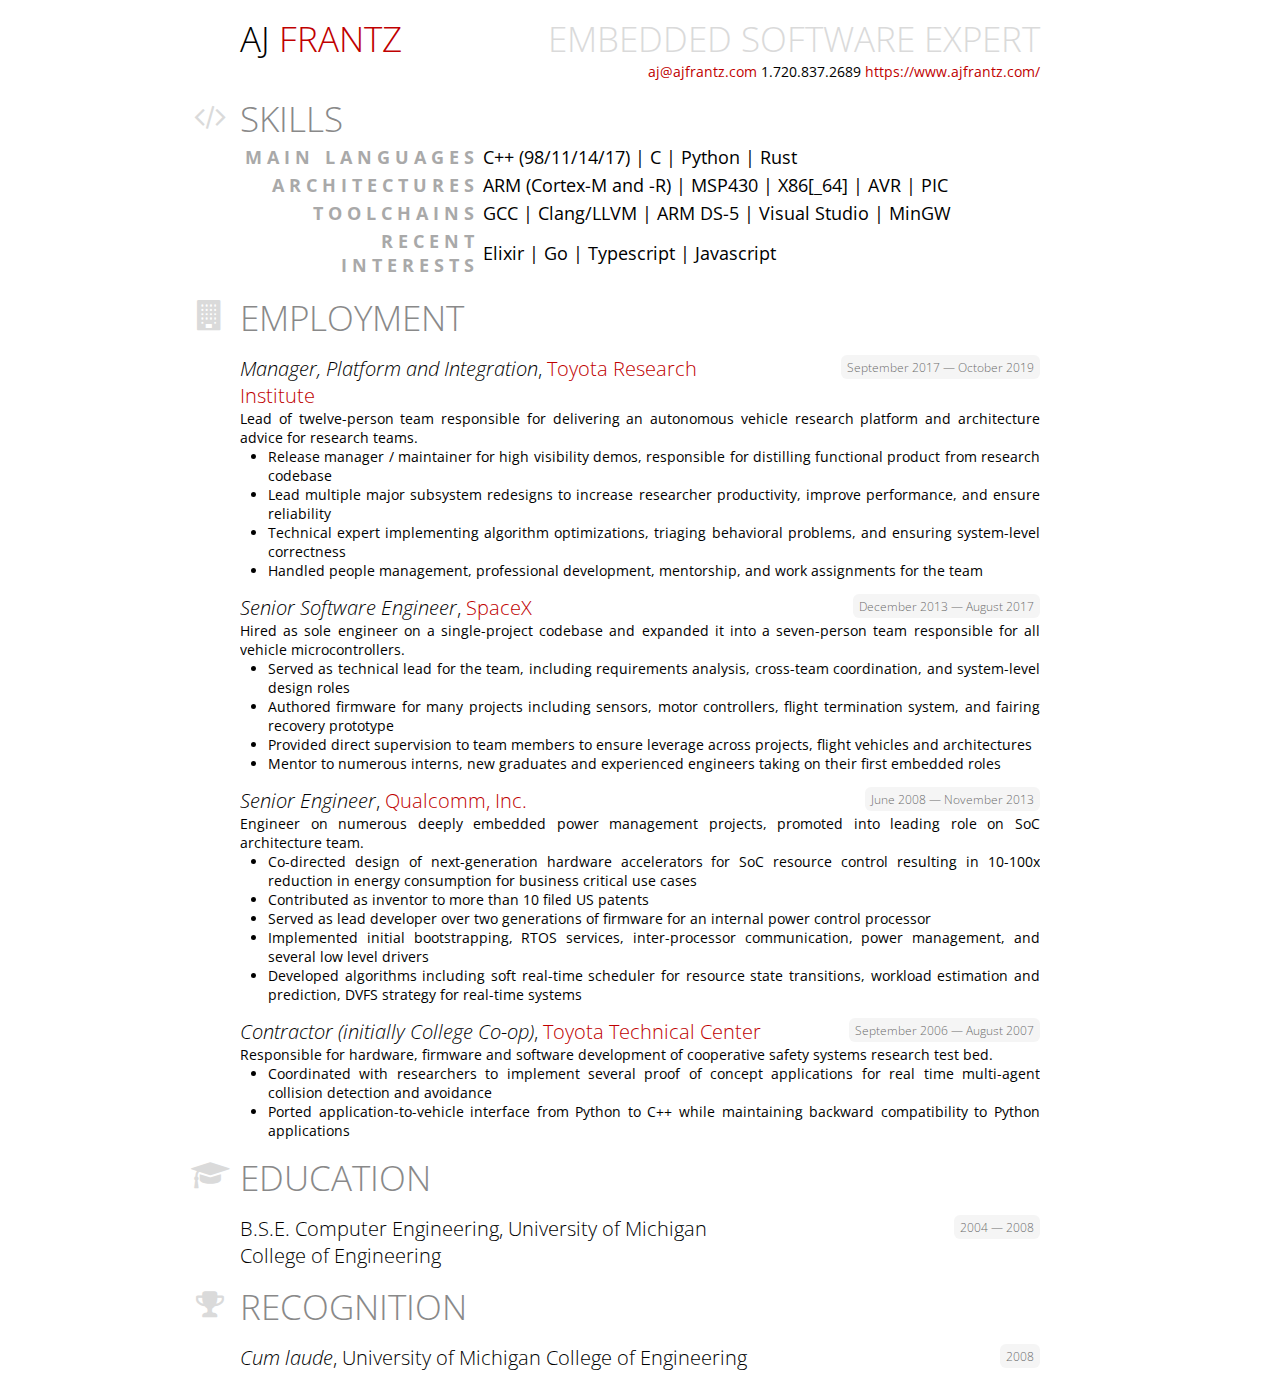
==== content/resume.html @ d75d34bf "Initial commit, with exactly one post" ====
<!DOCTYPE html>
<html>
    
    <head>
        <meta charset="utf-8">
        <title>AJ Frantz</title>
        <link href='https://fonts.googleapis.com/css?family=Open+Sans:400,300,300italic,400italic,600,600italic,700,700italic'
        rel='stylesheet' type='text/css'>
        <link rel="stylesheet" href="https://maxcdn.bootstrapcdn.com/font-awesome/4.3.0/css/font-awesome.min.css">
        <style>
            html, body, main, section, header, ul, p, h1, h2, h3 {
              font-family: 'Calibri', 'Open Sans', 'sans-serif';
              font-size: 14px;
              margin: 0; padding: 0;
              display: block;
            }
            
            a {
              color: #C00000;
              text-decoration: none;
            }
            
            a:visited {
              color: #7B0796;
            }
            
            a:hover {
              text-decoration: underline;
            }
            
            h1 {
              text-transform: uppercase;
              font-size:
            }
            
            h2 {
              text-transform: uppercase;
              color: #898989;
              font-size: 2em;
              position: relative;
              font-weight: 400;
            }
            
            h3, .tenure {
              font-size: 1.4em;
              font-weight: 300;
            }
            
            h3 {
              margin-top: 0;
              width: 66%;
              float: left;
            }
            
            table {
              width: 100%;
              text-transform: uppercase;
              font-size: 1.3em;
            }
            
            td:first-child {
              text-align: right;
              color: #A9A9A9;
              letter-spacing: 5px;
              font-weight: bold;
            }
            
            td:last-child {
              text-align: justify; /* HTML justification sucks, but in this case... */
            }
            
            hr {
              display: none;
            }
            
            main {
              padding: 15px;
              max-width: 800px;
              margin: 0 auto;
            }
            
            section {
              margin-top: 1em;
            }
            
            section > div {
              margin-top: 1em;
              overflow: hidden; /* Clear floated children */
            }
            
            section > div p {
              clear: both;
            }
            
            section > header {
              position: relative;
            }
            
            ul {
              clear: both;
            }
            
            li {
              margin-left: 2em;
            }
            
            p, li {
              text-align: justify;
            }
            
            .tenure {
              float: right;
              color: #6F6F6F;
              background-color: #F5F5F5;
              border-radius: 6px;
              padding: 4px 6px;
              font-size: 85%;
            }
            
            .keywords {
              text-transform: none;
            }
            
            thead {
              display: none;
            }
            
            main > header {
              width: 100%;
              float: left;
              margin-bottom: 1em;
            }
            
            h1 {
              float: left;
            }
            
            h1, h2, .label {
              font-size: 2.5em;
              text-transform: uppercase;
              font-weight: 300;
              font-family: 'Open Sans', 'Helvetica Neue', 'Helvetica', 'Lato', 'sans-serif'
            }
            
            #contact {
             clear: both;
             float: right;
            }
            
            header > span.fa {
              text-align: center;
              margin-right: 3px;
              position: absolute;
              width: 40px;
              top: 10px;
              font-size: 30px;
              /*transform: translateX(-110%); PDF no likey */
              margin-left: -50px;
              color: #DADADA;
            }
            
            .label {
              float: right;
              color: #DADADA;
            }
            
            #summary {
              color: #717171;
              font-size: 1.25em;
            }
        </style>
    </head>
    
    <body>
        <main>
            <header>
                 <h1>AJ <span style="color: #C00000;">Frantz</span></h1>
                <span class="label">Embedded Software Expert</span>
                <p id="contact">
                  <span class="email"><a href="mailto:aj@ajfrantz.com">aj@ajfrantz.com</a>
                  </span>
                  <span class="phone">1.720.837.2689</span>
                  <span class="website"><a href="https://www.ajfrantz.com/">https://www.ajfrantz.com/</a></a>
                  </span>
                </p>
            </header>
            <hr>
            <section id="skills">
                <header style="clear: both;">
                    <span class="fa fa-lg fa-code"></span> 
                     <h2>skills</h2>
                </header>
                <table>
                    <thead>
                        <tr>
                            <th>Skill</th>
                            <th>Keywords</th>
                        </tr>
                    </thead>
                    <tbody>
                        <tr>
                            <td style="width: 30%;">Main Languages</td>
                            <td class="keywords">C++ (98/11/14/17) | C | Python | Rust</td>
                        </tr>
                        <tr>
                            <td style="width: 30%;">Architectures</td>
                            <td class="keywords">ARM (Cortex-M and -R) | MSP430 | X86[_64] | AVR | PIC</td>
                        </tr>
                        <tr>
                            <td style="width: 30%;">Toolchains</td>
                            <td class="keywords">GCC | Clang/LLVM | ARM DS-5 | Visual Studio | MinGW</td>
                        </tr>
                        <tr>
                            <td style="width: 30%;">Recent Interests</td>
                            <td class="keywords">Elixir | Go | Typescript | Javascript</td>
                        </tr>
                    </tbody>
                </table>
            </section>
            <hr>
            <section id="employment">
                <header> <span class="fa fa-lg fa-building"></span> 
                     <h2>employment</h2>

                </header>
                <div>
                    <h3><em>Manager, Platform and Integration</em>,
                        <a href="https://www.tri.global/">Toyota Research Institute</a>
                    </h3>
                    <span class="tenure">September 2017 — October 2019</span>
                    <p>
                        <p>Lead of twelve-person team responsible for delivering an autonomous
                           vehicle research platform and architecture advice for research teams.</p>
                    </p>
                    <ul>
                        <li>Release manager / maintainer for high visibility demos, responsible for
                            distilling functional product from research codebase</li>
                        <li>Lead multiple major subsystem redesigns to increase researcher
                            productivity, improve performance, and ensure reliability</li>
                        <li>Technical expert implementing algorithm optimizations, triaging behavioral
                            problems, and ensuring system-level correctness</li>
                        <li>Handled people management, professional development, mentorship, and
                            work assignments for the team</li>
                    </ul>
                </div>
                <div>
                    <h3><em>Senior Software Engineer</em>,
                        <a href="http://www.spacex.com/">SpaceX</a>
                    </h3>
                    <span class="tenure">December 2013 — August 2017</span>
                    <p>
                        <p>Hired as sole engineer on a single-project codebase and expanded it into
                            a seven-person team responsible for all vehicle microcontrollers.</p>
                    </p>
                    <ul>
                        <li>Served as technical lead for the team, including requirements analysis,
                            cross-team coordination, and system-level design roles</li>
                        <li>Authored firmware for many projects including sensors, motor controllers,
                            flight termination system, and fairing recovery prototype</li>
                        <li>Provided direct supervision to team members to ensure leverage across
                            projects, flight vehicles and architectures</li>
                        <li>Mentor to numerous interns, new graduates and experienced engineers taking
                            on their first embedded roles</li>
                    </ul>
                </div>
                <div>
                     <h3><em>Senior Engineer</em>,
              <a href="https://www.qualcomm.com">Qualcomm, Inc.</a>
              </h3>
 <span class="tenure">June 2008 — November 2013</span>

                    <p>
                        <p>Engineer on numerous deeply embedded power management projects, promoted
                            into leading role on SoC architecture team.</p>
                    </p>
                    <ul>
                        <li>Co-directed design of next-generation hardware accelerators for SoC resource
                            control resulting in 10-100x reduction in energy consumption for business
                            critical use cases</li>
                        <li>Contributed as inventor to more than 10 filed US patents</li>
                        <li>Served as lead developer over two generations of firmware for an internal
                            power control processor</li>
                        <li>Implemented initial bootstrapping, RTOS services, inter-processor communication,
                            power management, and several low level drivers</li>
                        <li>Developed algorithms including soft real-time scheduler for resource state
                            transitions, workload estimation and prediction, DVFS strategy for real-time
                            systems</li>
                    </ul>
                </div>
                <div>
                     <h3><em>Contractor (initially College Co-op)</em>,
              <a href="http://www.toyota.com/">Toyota Technical Center</a>
              </h3>
 <span class="tenure">September 2006 — August 2007</span>

                    <p>
                        <p>Responsible for hardware, firmware and software development of cooperative
                            safety systems research test bed.</p>
                    </p>
                    <ul>
                        <li>Coordinated with researchers to implement several proof of concept applications
                            for real time multi-agent collision detection and avoidance</li>
                        <li>Ported application-to-vehicle interface from Python to C++ while maintaining
                            backward compatibility to Python applications</li>
                    </ul>
                </div>
            </section>
            <hr>
            <section id="education">
                <header> <span class="fa fa-lg fa-mortar-board"></span> 
                     <h2>education</h2>

                </header>
                <div>
                     <h3>B.S.E. Computer Engineering, University of Michigan College of Engineering</h3>
 <span class="tenure">2004 — 2008</span>

                </div>
            </section>
            <hr>
            <section id="recognition">
                <header> <span class="fa fa-lg fa-trophy"></span> 
                     <h2>recognition</h2>

                </header>
                <div>
                     <h3><em>Cum laude</em>, University of Michigan College of Engineering</h3>
 <span class="tenure">2008</span>

                </div>
            </section>
        </main>
    </body>

</html>
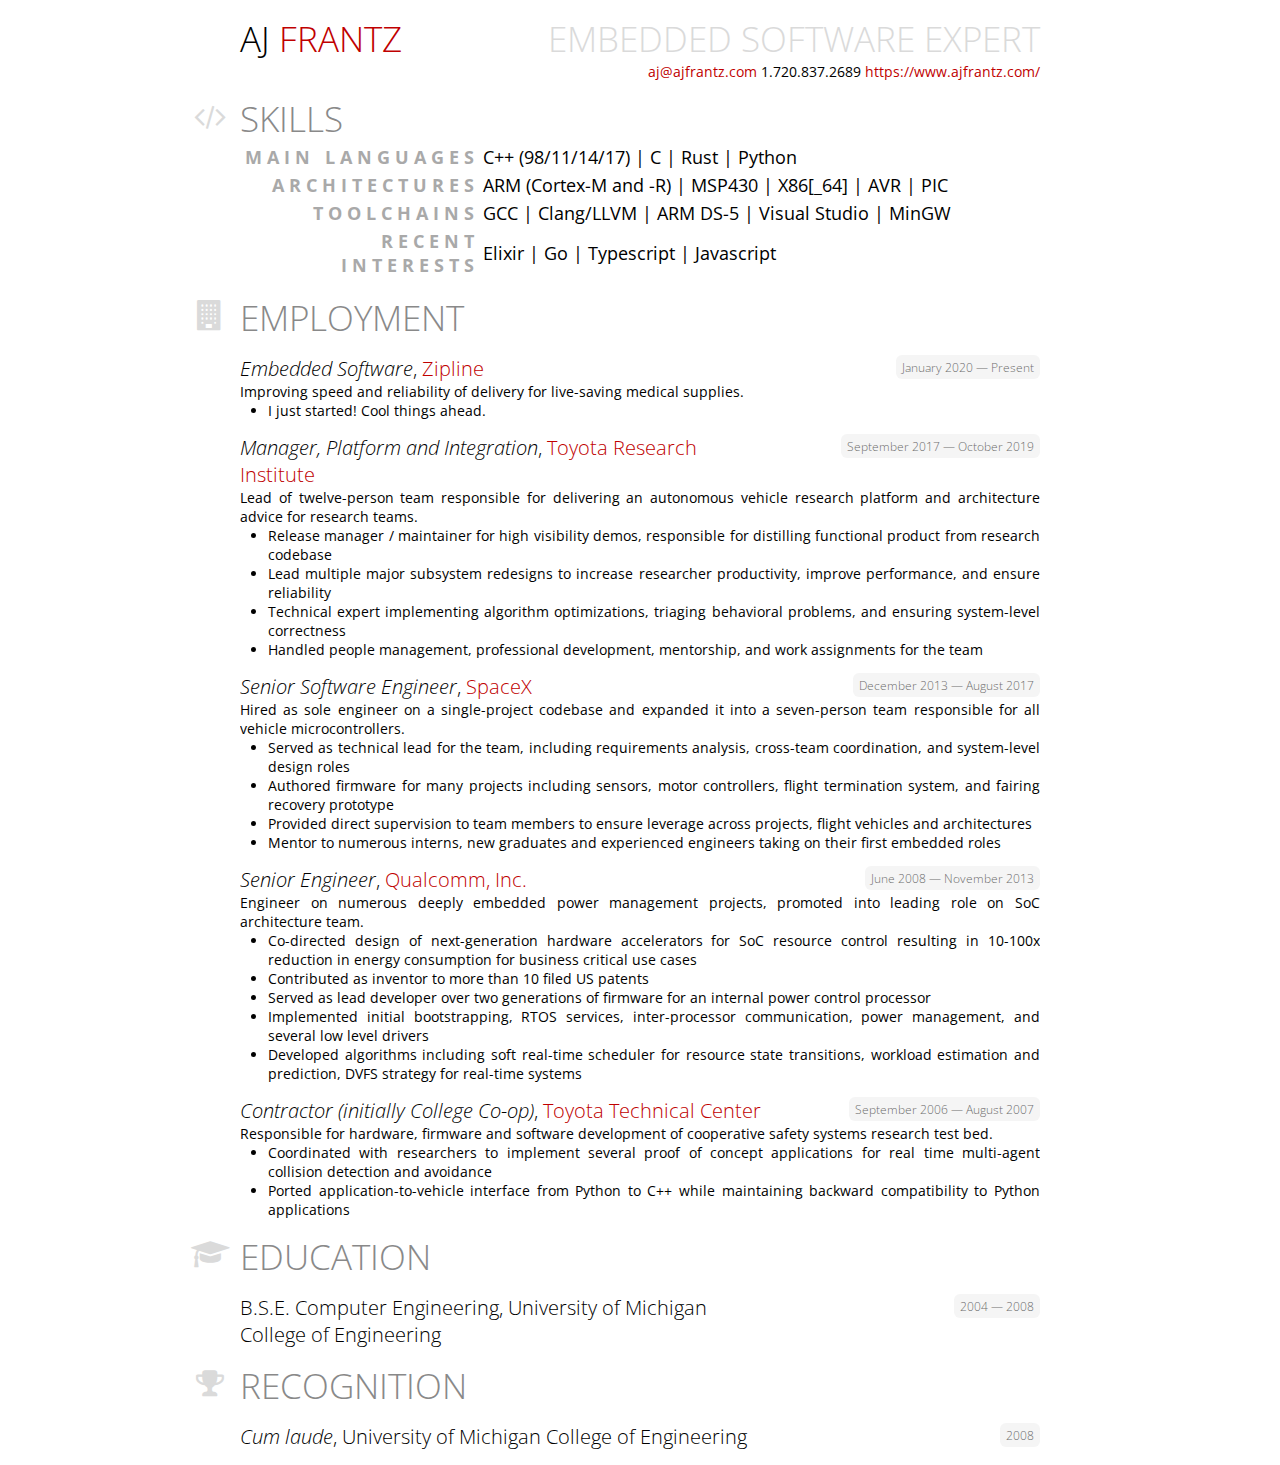
==== commit c8dd54b3: "Update employment" ====
--- a/content/resume.html
+++ b/content/resume.html
@@ -1,6 +1,6 @@
 <!DOCTYPE html>
 <html>
-    
+
     <head>
         <meta charset="utf-8">
         <title>AJ Frantz</title>
@@ -14,25 +14,25 @@
               margin: 0; padding: 0;
               display: block;
             }
-            
+
             a {
               color: #C00000;
               text-decoration: none;
             }
-            
+
             a:visited {
               color: #7B0796;
             }
-            
+
             a:hover {
               text-decoration: underline;
             }
-            
+
             h1 {
               text-transform: uppercase;
               font-size:
             }
-            
+
             h2 {
               text-transform: uppercase;
               color: #898989;
@@ -40,74 +40,74 @@
               position: relative;
               font-weight: 400;
             }
-            
+
             h3, .tenure {
               font-size: 1.4em;
               font-weight: 300;
             }
-            
+
             h3 {
               margin-top: 0;
               width: 66%;
               float: left;
             }
-            
+
             table {
               width: 100%;
               text-transform: uppercase;
               font-size: 1.3em;
             }
-            
+
             td:first-child {
               text-align: right;
               color: #A9A9A9;
               letter-spacing: 5px;
               font-weight: bold;
             }
-            
+
             td:last-child {
               text-align: justify; /* HTML justification sucks, but in this case... */
             }
-            
+
             hr {
               display: none;
             }
-            
+
             main {
               padding: 15px;
               max-width: 800px;
               margin: 0 auto;
             }
-            
+
             section {
               margin-top: 1em;
             }
-            
+
             section > div {
               margin-top: 1em;
               overflow: hidden; /* Clear floated children */
             }
-            
+
             section > div p {
               clear: both;
             }
-            
+
             section > header {
               position: relative;
             }
-            
+
             ul {
               clear: both;
             }
-            
+
             li {
               margin-left: 2em;
             }
-            
+
             p, li {
               text-align: justify;
             }
-            
+
             .tenure {
               float: right;
               color: #6F6F6F;
@@ -116,37 +116,37 @@
               padding: 4px 6px;
               font-size: 85%;
             }
-            
+
             .keywords {
               text-transform: none;
             }
-            
+
             thead {
               display: none;
             }
-            
+
             main > header {
               width: 100%;
               float: left;
               margin-bottom: 1em;
             }
-            
+
             h1 {
               float: left;
             }
-            
+
             h1, h2, .label {
               font-size: 2.5em;
               text-transform: uppercase;
               font-weight: 300;
               font-family: 'Open Sans', 'Helvetica Neue', 'Helvetica', 'Lato', 'sans-serif'
             }
-            
+
             #contact {
              clear: both;
              float: right;
             }
-            
+
             header > span.fa {
               text-align: center;
               margin-right: 3px;
@@ -158,19 +158,19 @@
               margin-left: -50px;
               color: #DADADA;
             }
-            
+
             .label {
               float: right;
               color: #DADADA;
             }
-            
+
             #summary {
               color: #717171;
               font-size: 1.25em;
             }
         </style>
     </head>
-    
+
     <body>
         <main>
             <header>
@@ -187,7 +187,7 @@
             <hr>
             <section id="skills">
                 <header style="clear: both;">
-                    <span class="fa fa-lg fa-code"></span> 
+                    <span class="fa fa-lg fa-code"></span>
                      <h2>skills</h2>
                 </header>
                 <table>
@@ -200,7 +200,7 @@
                     <tbody>
                         <tr>
                             <td style="width: 30%;">Main Languages</td>
-                            <td class="keywords">C++ (98/11/14/17) | C | Python | Rust</td>
+                            <td class="keywords">C++ (98/11/14/17) | C | Rust | Python</td>
                         </tr>
                         <tr>
                             <td style="width: 30%;">Architectures</td>
@@ -219,10 +219,22 @@
             </section>
             <hr>
             <section id="employment">
-                <header> <span class="fa fa-lg fa-building"></span> 
+                <header> <span class="fa fa-lg fa-building"></span>
                      <h2>employment</h2>
 
                 </header>
+                <div>
+                    <h3><em>Embedded Software</em>,
+                        <a href="https://www.flyzipline.com/">Zipline</a>
+                    </h3>
+                    <span class="tenure">January 2020 — Present</span>
+                    <p>
+                        Improving speed and reliability of delivery for live-saving medical supplies.
+                    </p>
+                    <ul>
+                        <li>I just started!  Cool things ahead.</li>
+                    </ul>
+                </div>
                 <div>
                     <h3><em>Manager, Platform and Integration</em>,
                         <a href="https://www.tri.global/">Toyota Research Institute</a>
@@ -307,7 +319,7 @@
             </section>
             <hr>
             <section id="education">
-                <header> <span class="fa fa-lg fa-mortar-board"></span> 
+                <header> <span class="fa fa-lg fa-mortar-board"></span>
                      <h2>education</h2>
 
                 </header>
@@ -319,7 +331,7 @@
             </section>
             <hr>
             <section id="recognition">
-                <header> <span class="fa fa-lg fa-trophy"></span> 
+                <header> <span class="fa fa-lg fa-trophy"></span>
                      <h2>recognition</h2>
 
                 </header>
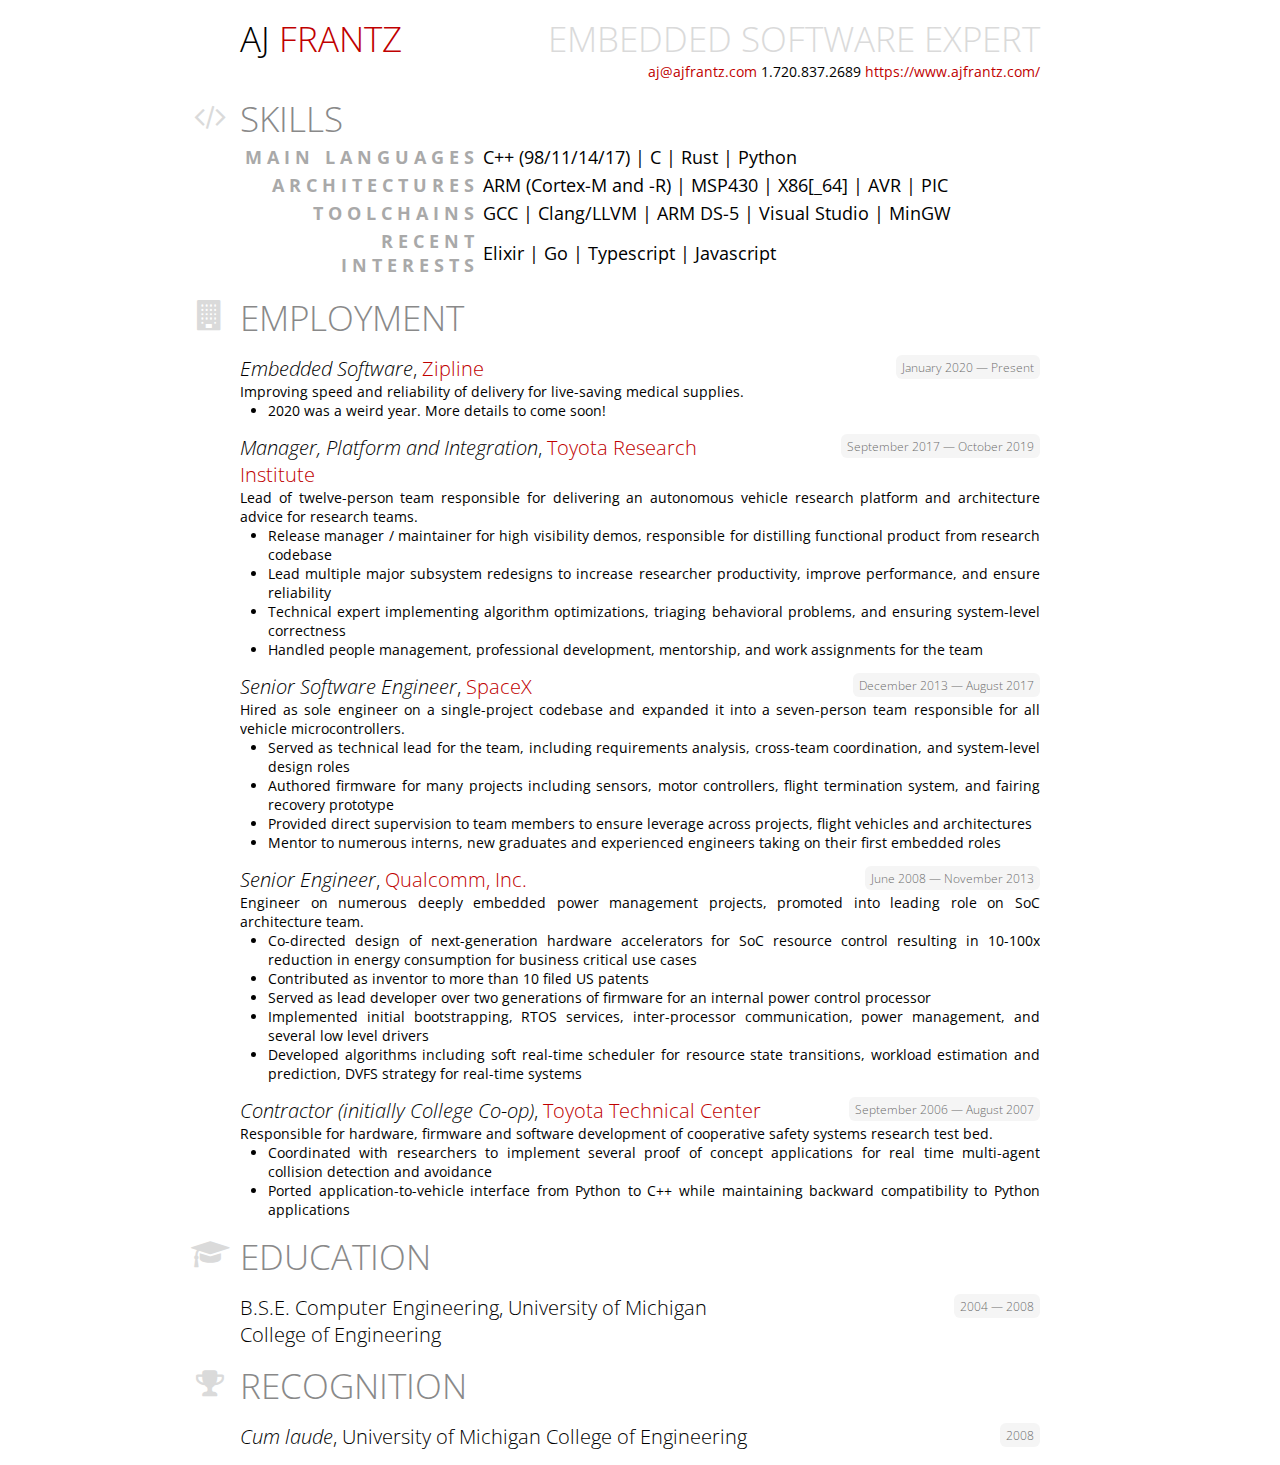
==== commit 191dc5e1: "Update resume notes a bit" ====
--- a/content/resume.html
+++ b/content/resume.html
@@ -232,7 +232,7 @@
                         Improving speed and reliability of delivery for live-saving medical supplies.
                     </p>
                     <ul>
-                        <li>I just started!  Cool things ahead.</li>
+                        <li>2020 was a weird year. More details to come soon!</li>
                     </ul>
                 </div>
                 <div>
